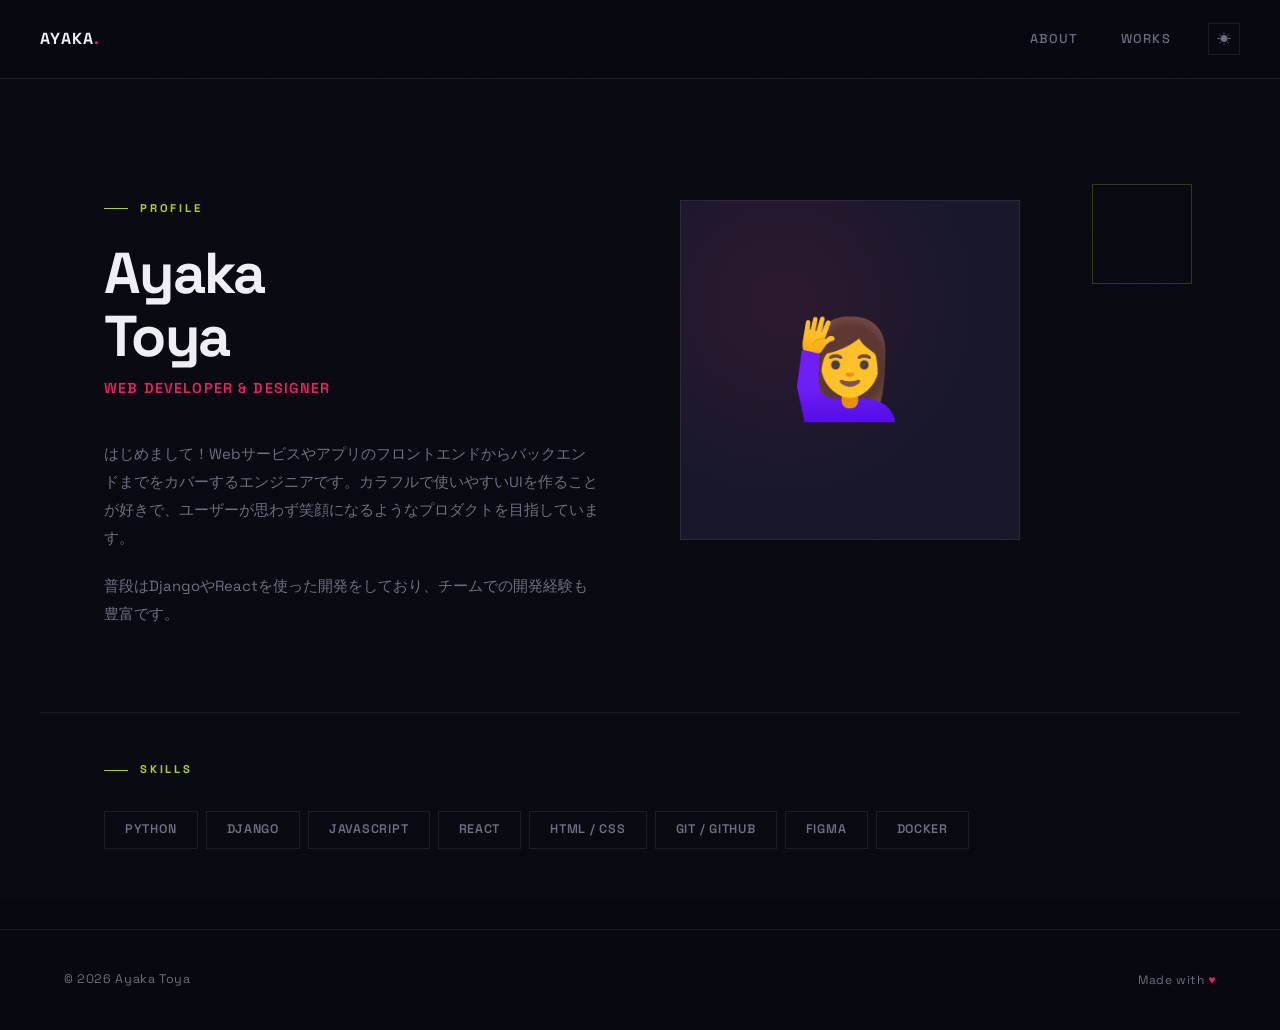
==== about.html @ f0e75723 "Initial portfolio — dark/light theme, Space Grotesk, pure HTML/CSS Co-Authored-By: Claude Sonnet 4.6" ====
<!DOCTYPE html>
<html lang="ja">
<head>
  <meta charset="UTF-8">
  <meta name="viewport" content="width=device-width, initial-scale=1.0">
  <title>About | Ayaka Toya</title>
  <!-- flash prevention: set theme before paint -->
  <script>(function(){var t=localStorage.getItem('theme')||'dark';document.documentElement.setAttribute('data-theme',t);})()</script>
  <link rel="stylesheet" href="css/style.css">
</head>
<body>

  <header>
    <a href="index.html" class="logo">Ayaka<span>.</span></a>
    <nav>
      <a href="about.html">About</a>
      <a href="works.html">Works</a>
      <button class="theme-toggle" id="theme-toggle" aria-label="テーマ切り替え"></button>
    </nav>
  </header>

  <main>
    <div class="about-hero">
      <div class="about-content">
        <p class="about-label">Profile</p>
        <h1 class="about-name">Ayaka<br>Toya</h1>
        <p class="about-role">Web Developer & Designer</p>
        <div class="about-bio">
          <p>
            はじめまして！Webサービスやアプリのフロントエンドからバックエンドまでをカバーするエンジニアです。カラフルで使いやすいUIを作ることが好きで、ユーザーが思わず笑顔になるようなプロダクトを目指しています。
          </p>
          <p>
            普段はDjangoやReactを使った開発をしており、チームでの開発経験も豊富です。
          </p>
        </div>
      </div>
      <div class="profile-visual">
        <div class="profile-placeholder">🙋‍♀️</div>
        <div class="profile-decoration"></div>
      </div>
    </div>

    <div class="skills-section">
      <p class="about-label">Skills</p>
      <div class="skills-grid">
        <span class="skill-tag">Python</span>
        <span class="skill-tag">Django</span>
        <span class="skill-tag">JavaScript</span>
        <span class="skill-tag">React</span>
        <span class="skill-tag">HTML / CSS</span>
        <span class="skill-tag">Git / GitHub</span>
        <span class="skill-tag">Figma</span>
        <span class="skill-tag">Docker</span>
      </div>
    </div>
  </main>

  <footer>
    <p class="footer-copy">© 2026 Ayaka Toya</p>
    <p class="footer-mark">Made with <span>♥</span></p>
  </footer>

  <script>
    (function () {
      var btn = document.getElementById('theme-toggle');
      function updateIcon(theme) {
        btn.textContent = theme === 'light' ? '☾' : '☀';
      }
      updateIcon(document.documentElement.getAttribute('data-theme') || 'dark');
      btn.addEventListener('click', function () {
        var current = document.documentElement.getAttribute('data-theme') || 'dark';
        var next = current === 'light' ? 'dark' : 'light';
        document.documentElement.setAttribute('data-theme', next);
        localStorage.setItem('theme', next);
        updateIcon(next);
      });
    })();
  </script>

</body>
</html>
---- css/style.css ----
@import url('https://fonts.googleapis.com/css2?family=Space+Grotesk:wght@300;400;500;600;700&display=swap');

/* ===== DARK THEME (default) ===== */
:root {
  --bg: #080810;
  --surface: #10101c;
  --surface-2: #18182a;
  --primary: #e8215f;
  --accent: #aad420;
  --text: #f0eff5;
  --muted: #6e6d80;
  --border: rgba(255,255,255,0.08);
  --header-bg: rgba(8, 8, 16, 0.88);
  --glow-pink: 0 0 35px rgba(232,33,95,0.28);
  --orb-opacity: 0.28;
  --blob-primary: rgba(232,33,95,0.11);
  --blob-accent: rgba(170,212,32,0.07);
}

/* ===== LIGHT THEME ===== */
:root[data-theme="light"] {
  --bg: #f6f5f0;
  --surface: #ffffff;
  --surface-2: #eeedf8;
  --primary: #c91550;
  --accent: #4e7200;
  --text: #18172a;
  --muted: #817f96;
  --border: rgba(0,0,0,0.09);
  --header-bg: rgba(246, 245, 240, 0.92);
  --glow-pink: 0 0 30px rgba(201,21,80,0.18);
  --orb-opacity: 0.18;
  --blob-primary: rgba(201,21,80,0.07);
  --blob-accent: rgba(78,114,0,0.06);
}

* {
  margin: 0;
  padding: 0;
  box-sizing: border-box;
}

html { scroll-behavior: smooth; }

body {
  font-family: 'Space Grotesk', -apple-system, 'Hiragino Sans', sans-serif;
  background: var(--bg);
  color: var(--text);
  line-height: 1.6;
  overflow-x: hidden;
  transition: background 0.3s, color 0.3s;
}

body::before {
  content: '';
  position: fixed;
  inset: 0;
  background-image: url("data:image/svg+xml,%3Csvg xmlns='http://www.w3.org/2000/svg' width='300' height='300'%3E%3Cfilter id='n'%3E%3CfeTurbulence type='fractalNoise' baseFrequency='0.75' numOctaves='4' stitchTiles='stitch'/%3E%3C/filter%3E%3Crect width='100%25' height='100%25' filter='url(%23n)' opacity='0.025'/%3E%3C/svg%3E");
  pointer-events: none;
  z-index: 0;
}

/* ===== HEADER ===== */
header {
  position: fixed;
  top: 0; left: 0; right: 0;
  padding: 1.25rem 2.5rem;
  display: flex;
  justify-content: space-between;
  align-items: center;
  z-index: 100;
  border-bottom: 1px solid var(--border);
  background: var(--header-bg);
  backdrop-filter: blur(20px);
  transition: background 0.3s, border-color 0.3s;
}

.logo {
  font-size: 1rem;
  font-weight: 700;
  letter-spacing: 0.08em;
  text-decoration: none;
  color: var(--text);
  text-transform: uppercase;
  transition: color 0.3s;
}

.logo span { color: var(--primary); }

nav {
  display: flex;
  align-items: center;
  gap: 0;
}

nav a {
  text-decoration: none;
  color: var(--muted);
  font-weight: 500;
  font-size: 0.8rem;
  letter-spacing: 0.1em;
  padding: 0.5rem 1.25rem;
  border: 1px solid transparent;
  text-transform: uppercase;
  transition: color 0.2s, border-color 0.2s;
}

nav a:hover {
  color: var(--text);
  border-color: var(--border);
}

/* ===== THEME TOGGLE ===== */
.theme-toggle {
  margin-left: 1rem;
  width: 2rem; height: 2rem;
  display: flex; align-items: center; justify-content: center;
  background: transparent;
  border: 1px solid var(--border);
  color: var(--muted);
  font-size: 0.9rem;
  cursor: pointer;
  transition: border-color 0.2s, color 0.2s;
  font-family: inherit;
  line-height: 1;
  padding: 0;
  flex-shrink: 0;
}

.theme-toggle:hover {
  border-color: var(--primary);
  color: var(--text);
}

/* ===== MAIN ===== */
main { padding-top: 72px; }

/* ===== HERO ===== */
.hero {
  min-height: calc(100vh - 72px);
  display: grid;
  grid-template-columns: 1fr 1fr;
  align-items: center;
  padding: 4rem 2.5rem 4rem 5vw;
  position: relative;
  overflow: hidden;
}

.hero-bg-pink {
  position: absolute;
  width: 600px; height: 600px;
  border-radius: 50%;
  background: radial-gradient(circle, var(--blob-primary) 0%, transparent 70%);
  top: -100px; right: -100px;
  pointer-events: none;
  transition: background 0.3s;
}

.hero-bg-lime {
  position: absolute;
  width: 400px; height: 400px;
  border-radius: 50%;
  background: radial-gradient(circle, var(--blob-accent) 0%, transparent 70%);
  bottom: 50px; left: 30%;
  pointer-events: none;
  transition: background 0.3s;
}

.hero-content { position: relative; z-index: 1; }

.hero-label {
  font-size: 0.72rem;
  font-weight: 600;
  letter-spacing: 0.2em;
  text-transform: uppercase;
  color: var(--accent);
  margin-bottom: 1.5rem;
  display: flex;
  align-items: center;
  gap: 0.75rem;
  transition: color 0.3s;
}

.hero-label::before {
  content: '';
  display: block;
  width: 2rem; height: 1px;
  background: var(--accent);
  transition: background 0.3s;
}

.hero h1 {
  font-size: clamp(2.8rem, 5.5vw, 5rem);
  font-weight: 700;
  line-height: 1.05;
  letter-spacing: -0.03em;
  margin-bottom: 1.5rem;
}

.hero h1 .name-accent {
  color: var(--primary);
  display: block;
  transition: color 0.3s;
}

.hero-desc {
  font-size: 0.975rem;
  color: var(--muted);
  max-width: 400px;
  margin-bottom: 3rem;
  line-height: 1.85;
  transition: color 0.3s;
}

.hero-actions {
  display: flex;
  gap: 1rem;
  flex-wrap: wrap;
}

/* ===== BUTTONS ===== */
.btn {
  display: inline-flex;
  align-items: center;
  gap: 0.5rem;
  padding: 0.875rem 2rem;
  font-family: inherit;
  font-size: 0.8rem;
  font-weight: 600;
  letter-spacing: 0.08em;
  text-decoration: none;
  text-transform: uppercase;
  transition: all 0.25s ease;
  cursor: pointer;
}

.btn-primary {
  background: var(--primary);
  color: #fff;
  border: 1px solid var(--primary);
}

.btn-primary:hover {
  background: transparent;
  color: var(--primary);
  box-shadow: var(--glow-pink);
}

.btn-secondary {
  background: transparent;
  color: var(--text);
  border: 1px solid var(--border);
}

.btn-secondary:hover { border-color: var(--muted); }

/* Hero visual orb */
.hero-visual {
  position: relative; z-index: 1;
  display: flex;
  justify-content: center;
  align-items: center;
}

.hero-orb {
  width: 360px; height: 360px;
  border-radius: 50%;
  background: conic-gradient(from 0deg, var(--primary), #7c3aed, #2563eb, var(--accent), var(--primary));
  filter: blur(65px);
  opacity: var(--orb-opacity);
  animation: orb-spin 14s linear infinite;
  transition: opacity 0.4s;
}

@keyframes orb-spin {
  from { transform: rotate(0deg) scale(1); }
  50%  { transform: rotate(180deg) scale(1.12); }
  to   { transform: rotate(360deg) scale(1); }
}

.scroll-hint {
  position: absolute;
  bottom: 2rem; left: 5vw;
  display: flex;
  align-items: center;
  gap: 0.75rem;
  font-size: 0.7rem;
  color: var(--muted);
  letter-spacing: 0.15em;
  text-transform: uppercase;
}

.scroll-hint::after {
  content: '';
  display: block;
  width: 1px; height: 2.5rem;
  background: linear-gradient(to bottom, var(--muted), transparent);
  animation: scroll-line 2s ease-in-out infinite;
}

@keyframes scroll-line {
  0%, 100% { opacity: 0.4; transform: scaleY(1); }
  50%       { opacity: 1;   transform: scaleY(0.5); }
}

/* ===== SECTIONS ===== */
section {
  padding: 6rem 5vw;
  max-width: 1200px;
  margin: 0 auto;
}

.section-header { margin-bottom: 3rem; }

.section-label {
  font-size: 0.7rem;
  font-weight: 700;
  letter-spacing: 0.25em;
  text-transform: uppercase;
  color: var(--accent);
  margin-bottom: 0.75rem;
  display: flex;
  align-items: center;
  gap: 0.75rem;
  transition: color 0.3s;
}

.section-label::before {
  content: '';
  display: inline-block;
  width: 1.5rem; height: 1px;
  background: var(--accent);
  transition: background 0.3s;
}

.section-header h2 {
  font-size: clamp(1.75rem, 3.5vw, 2.75rem);
  font-weight: 700;
  letter-spacing: -0.02em;
  line-height: 1.1;
}

/* ===== CARDS GRID ===== */
.cards-grid {
  display: grid;
  grid-template-columns: repeat(auto-fit, minmax(300px, 1fr));
  gap: 1px;
  background: var(--border);
  border: 1px solid var(--border);
  transition: background 0.3s, border-color 0.3s;
}

.card {
  background: var(--surface);
  padding: 2.5rem;
  text-decoration: none;
  color: inherit;
  display: block;
  position: relative;
  overflow: hidden;
  transition: background 0.3s;
}

.card::before {
  content: '';
  position: absolute; inset: 0;
  background: linear-gradient(135deg, rgba(232,33,95,0.05) 0%, transparent 60%);
  opacity: 0;
  transition: opacity 0.3s;
}

.card:hover { background: var(--surface-2); }
.card:hover::before { opacity: 1; }

.card-icon {
  font-size: 2rem;
  margin-bottom: 1.5rem;
  display: block;
}

.card h3 {
  font-size: 1.2rem;
  font-weight: 700;
  letter-spacing: -0.01em;
  margin-bottom: 0.75rem;
}

.card p {
  color: var(--muted);
  font-size: 0.875rem;
  line-height: 1.75;
  transition: color 0.3s;
}

.card-arrow {
  position: absolute;
  bottom: 2rem; right: 2rem;
  font-size: 1.1rem;
  color: var(--primary);
  opacity: 0;
  transform: translate(-4px, 4px);
  transition: all 0.3s;
}

.card:hover .card-arrow {
  opacity: 1;
  transform: translate(0, 0);
}

/* ===== ABOUT PAGE ===== */
.about-hero {
  padding: 8rem 5vw 4rem;
  display: grid;
  grid-template-columns: 1fr 1fr;
  gap: 5rem;
  align-items: start;
  max-width: 1200px;
  margin: 0 auto;
}

.about-label {
  font-size: 0.7rem;
  font-weight: 700;
  letter-spacing: 0.25em;
  text-transform: uppercase;
  color: var(--accent);
  margin-bottom: 1.5rem;
  display: flex;
  align-items: center;
  gap: 0.75rem;
  transition: color 0.3s;
}

.about-label::before {
  content: '';
  display: inline-block;
  width: 1.5rem; height: 1px;
  background: var(--accent);
  transition: background 0.3s;
}

.about-name {
  font-size: clamp(2.2rem, 4.5vw, 3.75rem);
  font-weight: 700;
  letter-spacing: -0.03em;
  line-height: 1.1;
  margin-bottom: 0.5rem;
}

.about-role {
  font-size: 0.9rem;
  color: var(--primary);
  font-weight: 600;
  letter-spacing: 0.08em;
  text-transform: uppercase;
  margin-bottom: 2.5rem;
  transition: color 0.3s;
}

.about-bio p {
  color: var(--muted);
  line-height: 1.9;
  margin-bottom: 1.25rem;
  font-size: 0.925rem;
  transition: color 0.3s;
}

.profile-visual { position: relative; }

.profile-placeholder {
  width: 100%;
  aspect-ratio: 1;
  max-width: 340px;
  background: var(--surface-2);
  border: 1px solid var(--border);
  display: flex;
  align-items: center;
  justify-content: center;
  font-size: 6rem;
  position: relative;
  overflow: hidden;
  transition: background 0.3s, border-color 0.3s;
}

.profile-placeholder::before {
  content: '';
  position: absolute; inset: 0;
  background: radial-gradient(circle at 30% 30%, rgba(232,33,95,0.1), transparent 60%);
}

.profile-decoration {
  position: absolute;
  top: -1rem; right: -1rem;
  width: 100px; height: 100px;
  border: 1px solid var(--accent);
  opacity: 0.25;
  transition: border-color 0.3s;
}

/* ===== SKILLS ===== */
.skills-section {
  padding: 3rem 5vw 5rem;
  max-width: 1200px;
  margin: 0 auto;
  border-top: 1px solid var(--border);
  transition: border-color 0.3s;
}

.skills-grid {
  display: flex;
  flex-wrap: wrap;
  gap: 0.5rem;
  margin-top: 2rem;
}

.skill-tag {
  padding: 0.5rem 1.25rem;
  border: 1px solid var(--border);
  font-size: 0.78rem;
  font-weight: 600;
  letter-spacing: 0.06em;
  color: var(--muted);
  text-transform: uppercase;
  transition: border-color 0.2s, color 0.2s, box-shadow 0.2s;
  cursor: default;
}

.skill-tag:hover {
  border-color: var(--primary);
  color: var(--text);
  box-shadow: 0 0 16px rgba(232,33,95,0.12);
}

/* ===== WORKS PAGE ===== */
.works-grid {
  display: grid;
  grid-template-columns: repeat(auto-fill, minmax(320px, 1fr));
  gap: 1px;
  background: var(--border);
  border: 1px solid var(--border);
  transition: background 0.3s, border-color 0.3s;
}

.work-card {
  background: var(--surface);
  overflow: hidden;
  transition: background 0.3s;
}

.work-card:hover { background: var(--surface-2); }

.work-thumb {
  height: 190px;
  display: flex;
  align-items: center;
  justify-content: center;
  font-size: 3.5rem;
  border-bottom: 1px solid var(--border);
  position: relative;
  transition: border-color 0.3s;
}

/* Dark mode thumbnails */
.work-thumb.pink   { background: linear-gradient(135deg, #200515 0%, #160318 100%); }
.work-thumb.purple { background: linear-gradient(135deg, #120520 0%, #0a0315 100%); }
.work-thumb.mint   { background: linear-gradient(135deg, #041510 0%, #022510 100%); }
.work-thumb.yellow { background: linear-gradient(135deg, #180f00 0%, #251500 100%); }

/* Light mode thumbnails */
:root[data-theme="light"] .work-thumb.pink   { background: linear-gradient(135deg, #fde8f0 0%, #fce0eb 100%); }
:root[data-theme="light"] .work-thumb.purple { background: linear-gradient(135deg, #ede8fc 0%, #e8e0f8 100%); }
:root[data-theme="light"] .work-thumb.mint   { background: linear-gradient(135deg, #e4f4ec 0%, #d8f0e4 100%); }
:root[data-theme="light"] .work-thumb.yellow { background: linear-gradient(135deg, #fef4d8 0%, #fdf0cc 100%); }

.work-thumb::before {
  content: '';
  position: absolute; inset: 0;
  background: radial-gradient(circle at center, rgba(255,255,255,0.04) 0%, transparent 70%);
}

:root[data-theme="light"] .work-thumb::before {
  background: radial-gradient(circle at center, rgba(255,255,255,0.6) 0%, transparent 70%);
}

.work-info { padding: 1.75rem; }

.work-info h3 {
  font-size: 1.05rem;
  font-weight: 700;
  letter-spacing: -0.01em;
  margin-bottom: 0.5rem;
}

.work-info p {
  color: var(--muted);
  font-size: 0.85rem;
  line-height: 1.75;
  margin-bottom: 1.25rem;
  transition: color 0.3s;
}

.work-tags {
  display: flex;
  gap: 0.4rem;
  flex-wrap: wrap;
  margin-bottom: 1.5rem;
}

.tag {
  padding: 0.25rem 0.7rem;
  border: 1px solid var(--border);
  font-size: 0.7rem;
  font-weight: 600;
  letter-spacing: 0.06em;
  color: var(--muted);
  text-transform: uppercase;
  transition: border-color 0.3s, color 0.3s;
}

.work-link {
  display: inline-flex;
  align-items: center;
  gap: 0.5rem;
  font-size: 0.75rem;
  font-weight: 700;
  letter-spacing: 0.1em;
  text-transform: uppercase;
  color: var(--primary);
  text-decoration: none;
  transition: gap 0.2s, color 0.3s;
}

.work-link:hover { gap: 0.8rem; }

/* ===== FOOTER ===== */
footer {
  padding: 2.5rem 5vw;
  border-top: 1px solid var(--border);
  display: flex;
  justify-content: space-between;
  align-items: center;
  transition: border-color 0.3s;
}

.footer-copy {
  font-size: 0.78rem;
  color: var(--muted);
  letter-spacing: 0.05em;
  transition: color 0.3s;
}

.footer-mark {
  font-size: 0.75rem;
  color: var(--muted);
  letter-spacing: 0.05em;
  transition: color 0.3s;
}

.footer-mark span { color: var(--primary); }

/* ===== STAGGER REVEAL ===== */
@keyframes fade-up {
  from { opacity: 0; transform: translateY(20px); }
  to   { opacity: 1; transform: translateY(0); }
}

.fade-up { animation: fade-up 0.65s cubic-bezier(0.16, 1, 0.3, 1) both; }
.fade-up:nth-child(1) { animation-delay: 0ms; }
.fade-up:nth-child(2) { animation-delay: 90ms; }
.fade-up:nth-child(3) { animation-delay: 180ms; }
.fade-up:nth-child(4) { animation-delay: 270ms; }

/* ===== RESPONSIVE ===== */
@media (max-width: 768px) {
  .hero {
    grid-template-columns: 1fr;
    padding: 3rem 1.5rem 5rem;
    min-height: auto;
  }

  .hero-visual { display: none; }
  .scroll-hint { left: 1.5rem; }

  .about-hero {
    grid-template-columns: 1fr;
    gap: 2.5rem;
    padding: 6rem 1.5rem 3rem;
  }

  header { padding: 1rem 1.5rem; }
  nav a { padding: 0.5rem 0.75rem; font-size: 0.75rem; }

  section { padding: 4rem 1.5rem; }
  .skills-section { padding: 3rem 1.5rem 4rem; }

  footer {
    flex-direction: column;
    gap: 0.5rem;
    text-align: center;
    padding: 2rem 1.5rem;
  }

  .works-grid { grid-template-columns: 1fr; }
}

@media (prefers-reduced-motion: reduce) {
  .hero-orb,
  .scroll-hint::after { animation: none; }
  .fade-up { animation: none; }
  body, body * { transition: none !important; }
}
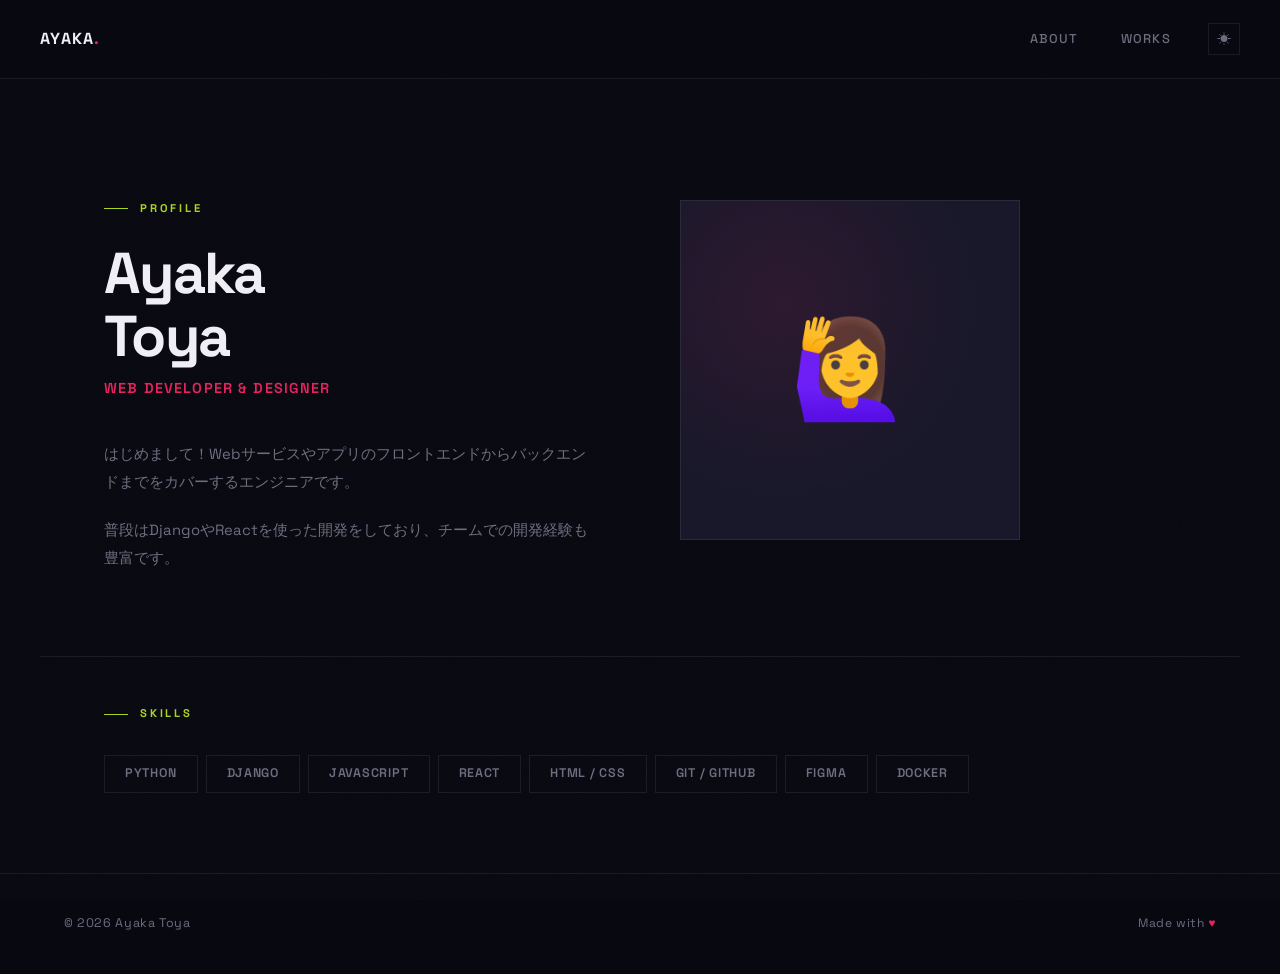
==== commit 4fa48043: "URLの変更行った" ====
--- a/about.html
+++ b/about.html
@@ -27,7 +27,7 @@
         <p class="about-role">Web Developer & Designer</p>
         <div class="about-bio">
           <p>
-            はじめまして！Webサービスやアプリのフロントエンドからバックエンドまでをカバーするエンジニアです。カラフルで使いやすいUIを作ることが好きで、ユーザーが思わず笑顔になるようなプロダクトを目指しています。
+            はじめまして！Webサービスやアプリのフロントエンドからバックエンドまでをカバーするエンジニアです。
           </p>
           <p>
             普段はDjangoやReactを使った開発をしており、チームでの開発経験も豊富です。
@@ -36,7 +36,6 @@
       </div>
       <div class="profile-visual">
         <div class="profile-placeholder">🙋‍♀️</div>
-        <div class="profile-decoration"></div>
       </div>
     </div>
 
--- a/css/style.css
+++ b/css/style.css
@@ -488,15 +488,6 @@
   background: radial-gradient(circle at 30% 30%, rgba(232,33,95,0.1), transparent 60%);
 }
 
-.profile-decoration {
-  position: absolute;
-  top: -1rem; right: -1rem;
-  width: 100px; height: 100px;
-  border: 1px solid var(--accent);
-  opacity: 0.25;
-  transition: border-color 0.3s;
-}
-
 /* ===== SKILLS ===== */
 .skills-section {
   padding: 3rem 5vw 5rem;
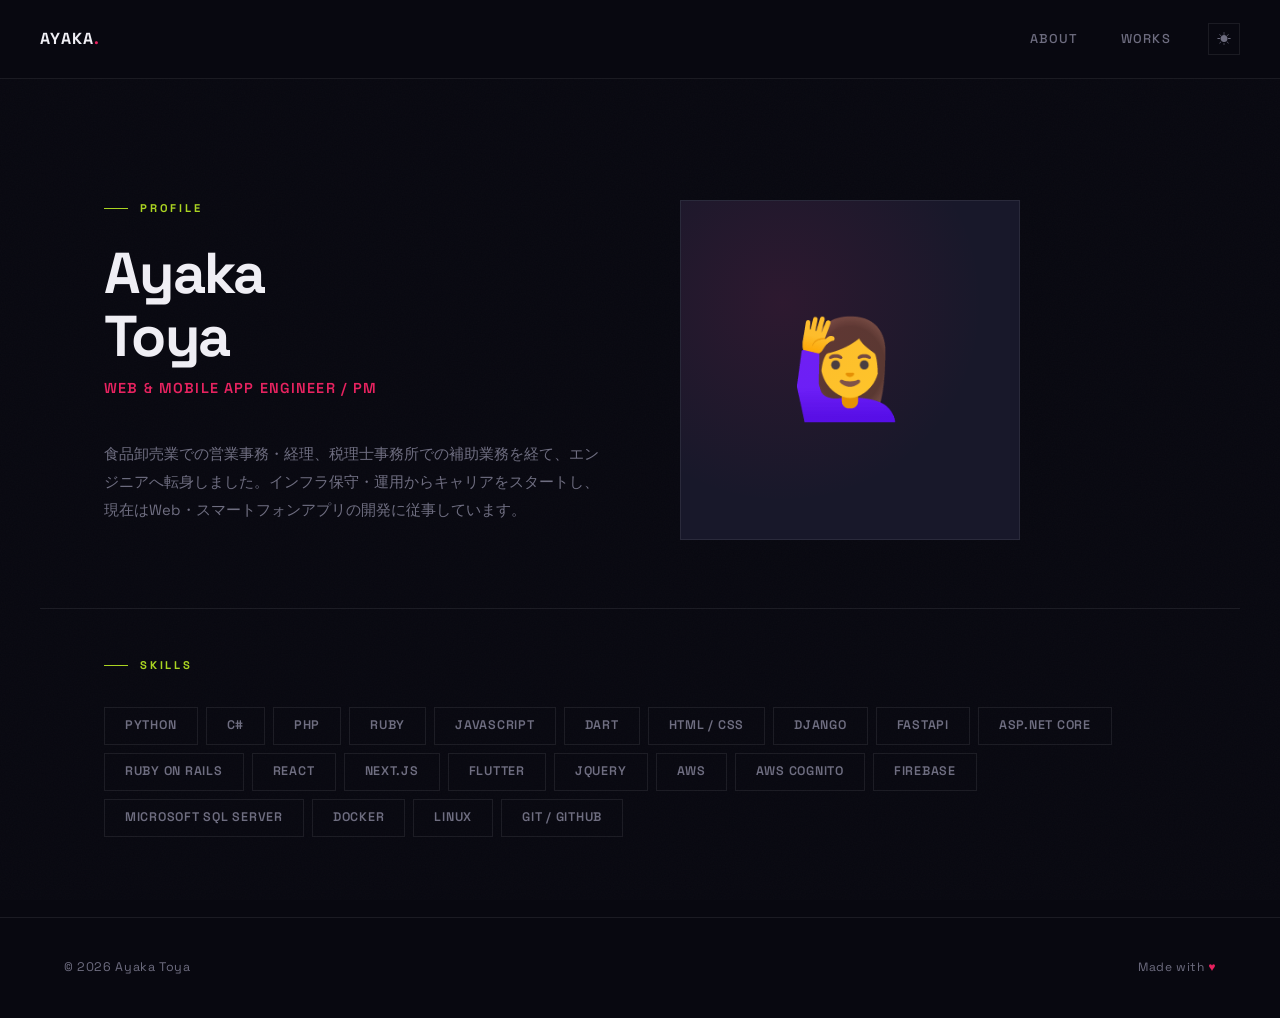
==== commit d7d28497: "内容の修正" ====
--- a/about.html
+++ b/about.html
@@ -24,13 +24,10 @@
       <div class="about-content">
         <p class="about-label">Profile</p>
         <h1 class="about-name">Ayaka<br>Toya</h1>
-        <p class="about-role">Web Developer & Designer</p>
+        <p class="about-role">Web & Mobile App Engineer / PM</p>
         <div class="about-bio">
           <p>
-            はじめまして！Webサービスやアプリのフロントエンドからバックエンドまでをカバーするエンジニアです。
-          </p>
-          <p>
-            普段はDjangoやReactを使った開発をしており、チームでの開発経験も豊富です。
+            食品卸売業での営業事務・経理、税理士事務所での補助業務を経て、エンジニアへ転身しました。インフラ保守・運用からキャリアをスタートし、現在はWeb・スマートフォンアプリの開発に従事しています。
           </p>
         </div>
       </div>
@@ -43,13 +40,27 @@
       <p class="about-label">Skills</p>
       <div class="skills-grid">
         <span class="skill-tag">Python</span>
+        <span class="skill-tag">C#</span>
+        <span class="skill-tag">PHP</span>
+        <span class="skill-tag">Ruby</span>
+        <span class="skill-tag">JavaScript</span>
+        <span class="skill-tag">Dart</span>
+        <span class="skill-tag">HTML / CSS</span>
         <span class="skill-tag">Django</span>
-        <span class="skill-tag">JavaScript</span>
+        <span class="skill-tag">FastAPI</span>
+        <span class="skill-tag">ASP.NET Core</span>
+        <span class="skill-tag">Ruby on Rails</span>
         <span class="skill-tag">React</span>
-        <span class="skill-tag">HTML / CSS</span>
+        <span class="skill-tag">Next.js</span>
+        <span class="skill-tag">Flutter</span>
+        <span class="skill-tag">jQuery</span>
+        <span class="skill-tag">AWS</span>
+        <span class="skill-tag">AWS Cognito</span>
+        <span class="skill-tag">Firebase</span>
+        <span class="skill-tag">Microsoft SQL Server</span>
+        <span class="skill-tag">Docker</span>
+        <span class="skill-tag">Linux</span>
         <span class="skill-tag">Git / GitHub</span>
-        <span class="skill-tag">Figma</span>
-        <span class="skill-tag">Docker</span>
       </div>
     </div>
   </main>
--- a/css/style.css
+++ b/css/style.css
@@ -465,6 +465,34 @@
   transition: color 0.3s;
 }
 
+.about-highlights {
+  list-style: none;
+  padding: 1.5rem 0 0;
+  margin: 1.5rem 0 0;
+  border-top: 1px solid var(--border);
+  transition: border-color 0.3s;
+}
+
+.about-highlights li {
+  position: relative;
+  padding-left: 1.25rem;
+  margin-bottom: 0.65rem;
+  color: var(--muted);
+  font-size: 0.9rem;
+  line-height: 1.7;
+  transition: color 0.3s;
+}
+
+.about-highlights li::before {
+  content: '';
+  position: absolute;
+  left: 0;
+  top: 0.7em;
+  width: 0.5rem;
+  height: 1px;
+  background: var(--primary);
+}
+
 .profile-visual { position: relative; }
 
 .profile-placeholder {
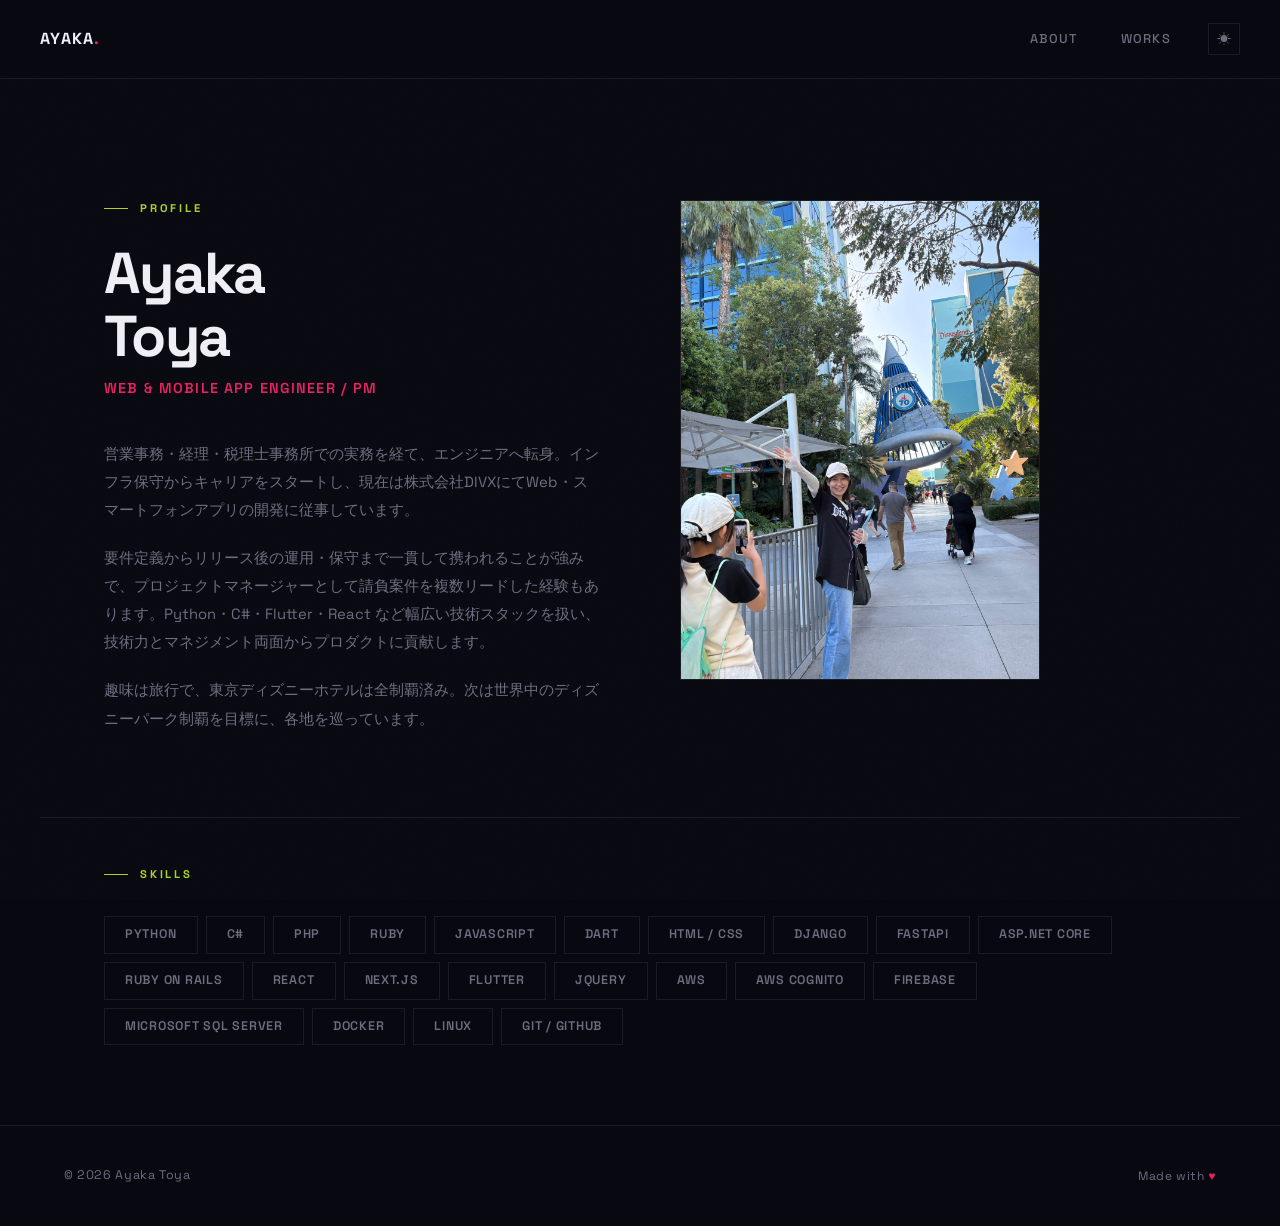
==== commit dc7d74b0: "プロフィール写真追加・絵文字をSVGアイコンに置換・ヒーローと文章を刷新 - about: ディズニーランドでのプロフィール写真を追加、自己紹介文を強み中心に書き直し、趣味を追記 - index: ヒ" ====
--- a/about.html
+++ b/about.html
@@ -27,12 +27,18 @@
         <p class="about-role">Web & Mobile App Engineer / PM</p>
         <div class="about-bio">
           <p>
-            食品卸売業での営業事務・経理、税理士事務所での補助業務を経て、エンジニアへ転身しました。インフラ保守・運用からキャリアをスタートし、現在はWeb・スマートフォンアプリの開発に従事しています。
+            営業事務・経理・税理士事務所での実務を経て、エンジニアへ転身。インフラ保守からキャリアをスタートし、現在は株式会社DIVXにてWeb・スマートフォンアプリの開発に従事しています。
+          </p>
+          <p>
+            要件定義からリリース後の運用・保守まで一貫して携われることが強みで、プロジェクトマネージャーとして請負案件を複数リードした経験もあります。Python・C#・Flutter・React など幅広い技術スタックを扱い、技術力とマネジメント両面からプロダクトに貢献します。
+          </p>
+          <p>
+            趣味は旅行で、東京ディズニーホテルは全制覇済み。次は世界中のディズニーパーク制覇を目標に、各地を巡っています。
           </p>
         </div>
       </div>
       <div class="profile-visual">
-        <div class="profile-placeholder">🙋‍♀️</div>
+        <img src="images/profile.jpg" alt="Ayaka Toya" class="profile-photo" />
       </div>
     </div>
 
--- a/css/style.css
+++ b/css/style.css
@@ -139,34 +139,35 @@
 .hero {
   min-height: calc(100vh - 72px);
   display: grid;
-  grid-template-columns: 1fr 1fr;
-  align-items: center;
-  padding: 4rem 2.5rem 4rem 5vw;
+  grid-template-columns: minmax(0, 1.2fr) minmax(0, 1fr);
+  gap: 4rem;
+  align-items: center;
+  padding: 4rem 5vw;
   position: relative;
   overflow: hidden;
 }
 
 .hero-bg-pink {
   position: absolute;
-  width: 600px; height: 600px;
+  width: 420px; height: 420px;
   border-radius: 50%;
   background: radial-gradient(circle, var(--blob-primary) 0%, transparent 70%);
-  top: -100px; right: -100px;
+  top: -140px; right: -120px;
   pointer-events: none;
+  opacity: 0.6;
   transition: background 0.3s;
 }
 
 .hero-bg-lime {
-  position: absolute;
-  width: 400px; height: 400px;
-  border-radius: 50%;
-  background: radial-gradient(circle, var(--blob-accent) 0%, transparent 70%);
-  bottom: 50px; left: 30%;
-  pointer-events: none;
-  transition: background 0.3s;
-}
-
-.hero-content { position: relative; z-index: 1; }
+  display: none;
+}
+
+.hero-content {
+  position: relative;
+  z-index: 1;
+  max-width: 1100px;
+  width: 100%;
+}
 
 .hero-label {
   font-size: 0.72rem;
@@ -190,11 +191,11 @@
 }
 
 .hero h1 {
-  font-size: clamp(2.8rem, 5.5vw, 5rem);
-  font-weight: 700;
-  line-height: 1.05;
-  letter-spacing: -0.03em;
-  margin-bottom: 1.5rem;
+  font-size: clamp(2rem, 3.6vw, 3.4rem);
+  font-weight: 600;
+  line-height: 1.25;
+  letter-spacing: -0.02em;
+  margin-bottom: 1.75rem;
 }
 
 .hero h1 .name-accent {
@@ -204,9 +205,9 @@
 }
 
 .hero-desc {
-  font-size: 0.975rem;
-  color: var(--muted);
-  max-width: 400px;
+  font-size: 1rem;
+  color: var(--muted);
+  max-width: 640px;
   margin-bottom: 3rem;
   line-height: 1.85;
   transition: color 0.3s;
@@ -256,10 +257,117 @@
 
 /* Hero visual orb */
 .hero-visual {
-  position: relative; z-index: 1;
-  display: flex;
-  justify-content: center;
-  align-items: center;
+  display: none;
+}
+
+/* ===== HERO EXPLORE (cards on right) ===== */
+.hero-explore {
+  position: relative;
+  z-index: 1;
+  width: 100%;
+}
+
+.hero-explore-label {
+  font-size: 0.72rem;
+  font-weight: 600;
+  letter-spacing: 0.2em;
+  text-transform: uppercase;
+  color: var(--accent);
+  margin-bottom: 1.25rem;
+  display: flex;
+  align-items: center;
+  gap: 0.75rem;
+  transition: color 0.3s;
+}
+
+.hero-explore-label::before {
+  content: '';
+  display: block;
+  width: 2rem; height: 1px;
+  background: var(--accent);
+  transition: background 0.3s;
+}
+
+.cards-grid-vertical {
+  display: flex;
+  flex-direction: column;
+  gap: 0;
+  background: transparent;
+  border: none;
+  border-top: 1px solid var(--border);
+}
+
+.cards-grid-vertical .card {
+  background: transparent;
+  padding: 1.5rem 0.5rem;
+  border-bottom: 1px solid var(--border);
+  display: grid;
+  grid-template-columns: 40px 1fr auto;
+  grid-template-rows: auto auto;
+  column-gap: 1.25rem;
+  overflow: visible;
+  transition: padding 0.3s, background 0.3s;
+}
+
+.cards-grid-vertical .card-icon { grid-column: 1; grid-row: 1 / span 2; align-self: center; }
+.cards-grid-vertical .card h3   { grid-column: 2; grid-row: 1; }
+.cards-grid-vertical .card p    { grid-column: 2; grid-row: 2; }
+.cards-grid-vertical .card-arrow { grid-column: 3; grid-row: 1 / span 2; align-self: center; }
+
+.cards-grid-vertical .card::before { display: none; }
+
+.cards-grid-vertical .card:hover {
+  background: transparent;
+  padding-left: 1rem;
+}
+
+.cards-grid-vertical .card-icon {
+  width: 36px;
+  height: 36px;
+  margin-bottom: 0;
+  border: none;
+  background: transparent;
+  border-radius: 0;
+  color: var(--text);
+}
+
+.cards-grid-vertical .card-icon svg {
+  width: 26px;
+  height: 26px;
+  stroke-width: 1.25;
+}
+
+.cards-grid-vertical .card:hover .card-icon {
+  color: var(--primary);
+  border: none;
+}
+
+.cards-grid-vertical .card h3 {
+  font-size: 1.05rem;
+  font-weight: 600;
+  margin-bottom: 0.2rem;
+  letter-spacing: 0;
+}
+
+.cards-grid-vertical .card p {
+  font-size: 0.82rem;
+  line-height: 1.6;
+  margin: 0;
+}
+
+.cards-grid-vertical .card-arrow {
+  position: static;
+  opacity: 0.4;
+  transform: none;
+  color: var(--muted);
+  font-size: 1rem;
+  align-self: center;
+}
+
+.cards-grid-vertical .card:hover .card-arrow {
+  opacity: 1;
+  transform: translateX(4px);
+  color: var(--primary);
 }
 
 .hero-orb {
@@ -373,9 +481,27 @@
 .card:hover::before { opacity: 1; }
 
 .card-icon {
-  font-size: 2rem;
+  display: inline-flex;
+  align-items: center;
+  justify-content: center;
+  width: 44px;
+  height: 44px;
   margin-bottom: 1.5rem;
-  display: block;
+  border: 1px solid var(--border);
+  border-radius: 10px;
+  color: var(--primary);
+  background: var(--surface-2);
+  transition: border-color 0.3s, background 0.3s, color 0.3s;
+}
+
+.card-icon svg {
+  width: 22px;
+  height: 22px;
+}
+
+.card:hover .card-icon {
+  border-color: var(--primary);
+  color: var(--primary);
 }
 
 .card h3 {
@@ -516,6 +642,17 @@
   background: radial-gradient(circle at 30% 30%, rgba(232,33,95,0.1), transparent 60%);
 }
 
+.profile-photo {
+  width: 100%;
+  aspect-ratio: 3 / 4;
+  max-width: 360px;
+  object-fit: cover;
+  object-position: center;
+  display: block;
+  border: 1px solid var(--border);
+  transition: border-color 0.3s;
+}
+
 /* ===== SKILLS ===== */
 .skills-section {
   padding: 3rem 5vw 5rem;
@@ -579,6 +716,18 @@
   transition: border-color 0.3s;
 }
 
+.work-thumb svg {
+  width: 64px;
+  height: 64px;
+  position: relative;
+  z-index: 1;
+}
+
+.work-thumb.pink svg   { color: #e8215f; }
+.work-thumb.purple svg { color: #8b5cf6; }
+.work-thumb.mint svg   { color: #10b981; }
+.work-thumb.yellow svg { color: #d97706; }
+
 /* Dark mode thumbnails */
 .work-thumb.pink   { background: linear-gradient(135deg, #200515 0%, #160318 100%); }
 .work-thumb.purple { background: linear-gradient(135deg, #120520 0%, #0a0315 100%); }
